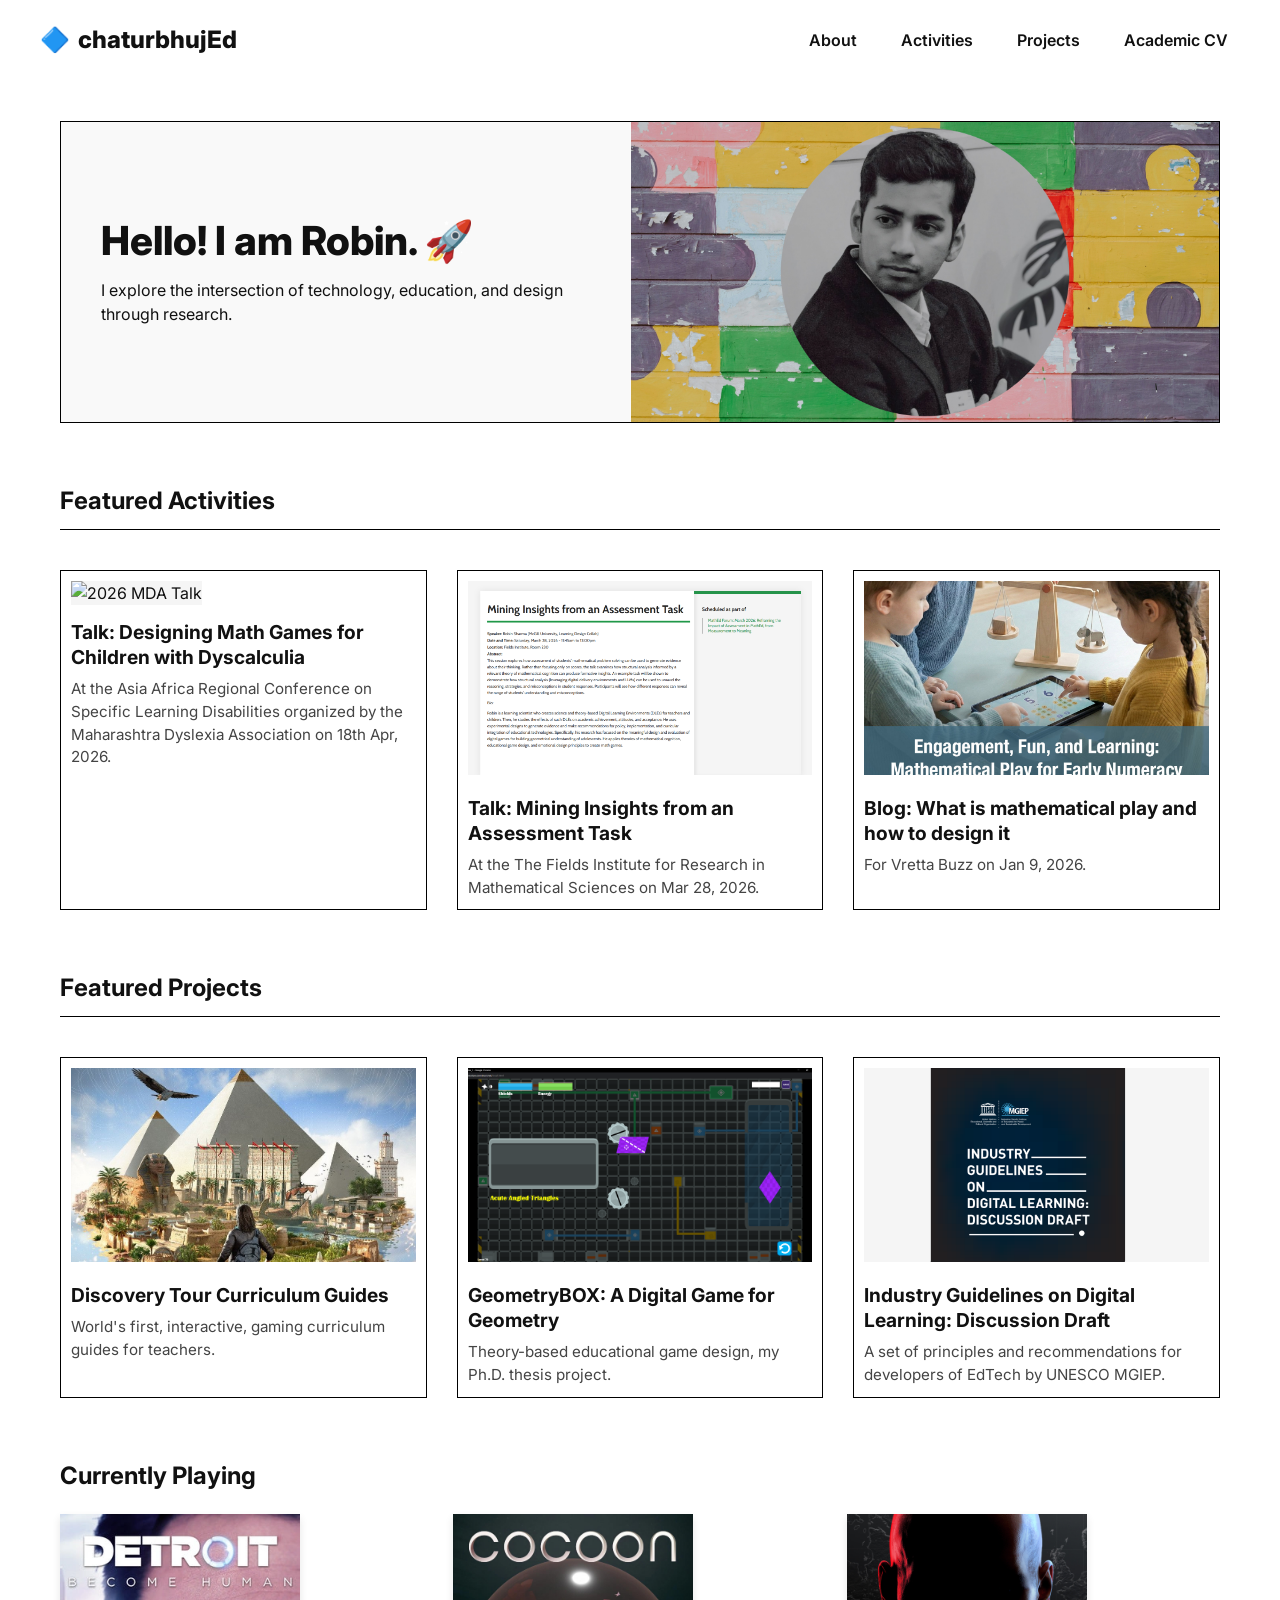
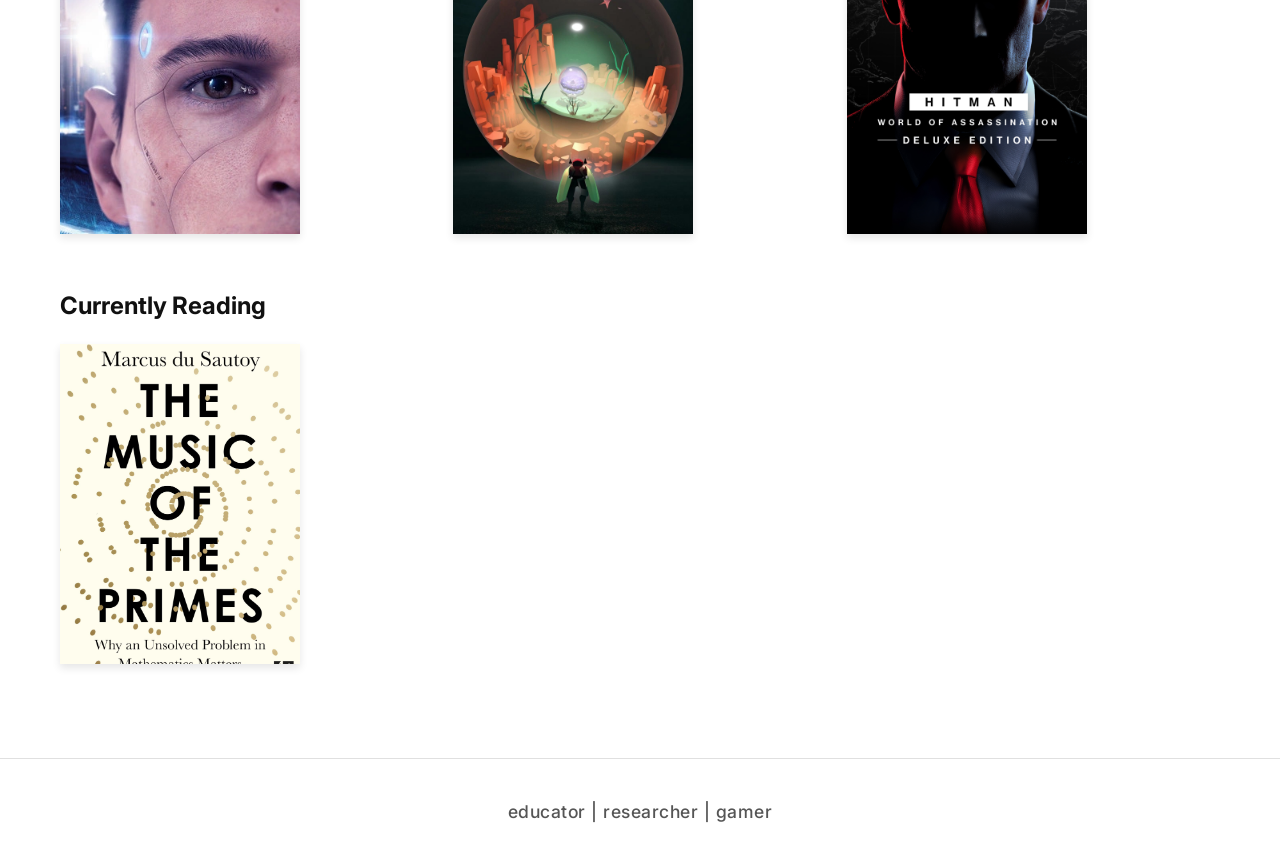
==== index.html @ 3a9ac9ef "Updates Activities and CV" ====
<!DOCTYPE html>
<html lang="en">

<head>
    <meta charset="UTF-8">
    <meta name="viewport" content="width=device-width, initial-scale=1.0">
    <title>chaturbhujEd - Home</title>
    <link rel="stylesheet" href="style.css">
    <link rel="preconnect" href="https://fonts.googleapis.com">
    <link rel="preconnect" href="https://fonts.gstatic.com" crossorigin>
    <link href="https://fonts.googleapis.com/css2?family=Inter:wght@400;500;600;700;800&display=swap" rel="stylesheet">
</head>

<body>

    <header class="site-header">
        <div class="logo">
            <a href="index.html"
                style="text-decoration:none; color:inherit; display:flex; align-items:center; gap:8px;">
                <span class="logo-icon">🔷</span> chaturbhujEd
            </a>
        </div>
        <nav class="site-nav">
            <a href="about.html" class="nav-link">About</a>
            <a href="activities.html" class="nav-link">Activities</a>
            <a href="projects.html" class="nav-link">Projects</a>
            <a href="cv.html" class="nav-link">Academic CV</a>
        </nav>
    </header>

    <main id="main-content">

        <!-- ACTIVITIES SECTION (Home View) -->
        <section id="activities" class="page-section">
            <!-- Hero Article -->
            <a href="about.html" class="hero-article" style="text-decoration: none; color: inherit; display: flex;">
                <div class="hero-content">
                    <h1>Hello! I am Robin. 🚀</h1>
                    <p>I explore the intersection of technology, education, and design through research.</p>
                </div>
                <div class="hero-image">
                    <img src="Banner_Main.jpg" alt="Banner Image">
                </div>
            </a>

            <div class="cv-section">
                <h2>Featured Activities</h2>
            </div>

            <!-- Blog Grid -->
            <div class="blog-grid" id="blog-grid">
                <!-- Static Links from Activities Page -->
                <a href="https://www.linkedin.com/posts/act4dyslexia-learningthroughplay-educationinnovation-share-7448741928407330816-lx7J?utm_source=share&utm_medium=member_desktop&rcm=ACoAACSTzaEB1mez8Tyj33shPF32GAkvqSX12uQ"
                    class="blog-card" style="text-decoration: none; color: inherit; display: block;">
                    <img src="2026 MDA Talk.jpg" alt="2026 MDA Talk" class="card-image">
                    <div class="card-content">
                        <h3>Talk: Designing Math Games for Children with Dyscalculia</h3>
                        <p>At the Asia Africa Regional Conference on Specific Learning Disabilities organized by the
                            Maharashtra Dyslexia Association on 18th Apr, 2026.</p>
                    </div>
                </a>

                <a href="http://www.fields.utoronto.ca/talks/Mining-Insights-Assessment-Task" class="blog-card"
                    style="text-decoration: none; color: inherit; display: block;">
                    <img src="2026 Math Forum.png" alt="Vretta Buzz Jan 26" class="card-image">
                    <div class="card-content">
                        <h3>Talk: Mining Insights from an Assessment Task</h3>
                        <p>At the The Fields Institute for Research in Mathematical Sciences on Mar 28, 2026.</p>
                    </div>
                </a>

                <a href="https://www.vretta.com/buzz/mathematical-play/" class="blog-card"
                    style="text-decoration: none; color: inherit; display: block;">
                    <img src="Vretta Buzz Jan 26.jpg" alt="Vretta Buzz Jan 26" class="card-image">
                    <div class="card-content">
                        <h3>Blog: What is mathematical play and how to design it</h3>
                        <p>For Vretta Buzz on Jan 9, 2026.</p>
                    </div>
                </a>

            </div>

            <div class="cv-section" style="margin-top: 60px;">
                <h2>Featured Projects</h2>
            </div>

            <!-- Projects Grid -->
            <div class="blog-grid">
                <a href="project-DTGuides.html" class="blog-card"
                    style="text-decoration: none; color: inherit; display: block;">
                    <img src="DT Project.jpg" alt="DT Project" class="card-image">
                    <div class="card-content">
                        <h3>Discovery Tour Curriculum Guides</h3>
                        <p>World's first, interactive, gaming curriculum
                            guides for
                            teachers.</p>
                    </div>
                </a>
                <a href="project-GeometryBOX.html" class="blog-card"
                    style="text-decoration: none; color: inherit; display: block;">
                    <img src="GeometryBOX.png" alt="GeometryBOX" class="card-image">
                    <div class="card-content">
                        <h3>GeometryBOX: A Digital Game for Geometry</h3>
                        <p>Theory-based educational game design, my Ph.D. thesis project.</p>
                    </div>
                </a>
                <a href="project-guidelines.html" class="blog-card"
                    style="text-decoration: none; color: inherit; display: block;">
                    <img src="Guidelines.png" alt="Guidelines" class="card-image">
                    <div class="card-content">
                        <h3>Industry Guidelines on Digital Learning: Discussion Draft</h3>
                        <p>A set of principles and recommendations for developers of EdTech by UNESCO MGIEP.</p>
                    </div>
                </a>
            </div>

            <div class="currently-playing" style="margin-top: 60px;">
                <h2>Currently Playing</h2>
                <div class="games-grid">
                    <a href="https://store.steampowered.com/app/1222140/Detroit_Become_Human/" target="_blank"
                        class="game-card">
                        <img src="Game 1.webp" alt="Game 1">
                    </a>
                    <a href="https://store.steampowered.com/app/1497440/COCOON/" target="_blank" class="game-card">
                        <img src="Game 2.jpg" alt="Game 2">
                    </a>
                    <a href="https://store.steampowered.com/app/1659040/HITMAN_World_of_Assassination/" target="_blank"
                        class="game-card">
                        <img src="Game 3.jpg" alt="Game 3">
                    </a>
                </div>
            </div>

            <div class="currently-playing" style="margin-top: 40px;">
                <h2>Currently Reading</h2>
                <div class="games-grid">
                    <a href="https://www.goodreads.com/book/show/208916.The_Music_of_the_Primes" target="_blank"
                        class="game-card">
                        <img src="Book 2.jpg" alt="Book 1">
                    </a>
                </div>
            </div>
            <!-- <div class="page-quote">
                "Science is a victim of its own success."
                <span class="quote-author">— Richard Feynman</span>
            </div>  -->
        </section>
    </main>
    <footer class="site-footer">
        <div class="footer-content">
            educator | researcher | gamer
        </div>
    </footer>
</body>

</html>
---- style.css ----
/* Global Styles */
:root {
    --bg-color: #ffffff;
    --text-color: #111111;
    --accent-purple: #8C52FF;
    /* Glitch-like accent */
    --accent-pink: #FF66C4;
    --accent-blue: #00E9FF;
    --accent-yellow: #FFDE59;
    --gray-light: #f5f5f5;
    --gray-border: #e0e0e0;
    --font-main: 'Inter', sans-serif;
}

* {
    box-sizing: border-box;
    margin: 0;
    padding: 0;
}

body {
    font-family: var(--font-main);
    background-color: var(--bg-color);
    color: var(--text-color);
    line-height: 1.5;
    -webkit-font-smoothing: antialiased;
}

/* Header */
.site-header {
    display: flex;
    justify-content: space-between;
    align-items: center;
    padding: 20px 40px;
    border-bottom: 1px solid transparent;
    position: sticky;
    top: 0;
    background: rgba(255, 255, 255, 0.95);
    z-index: 100;
}

.logo {
    font-weight: 800;
    font-size: 1.5rem;
    display: flex;
    align-items: center;
    gap: 8px;
    cursor: pointer;
}

.site-nav {
    display: flex;
    gap: 20px;
}

.nav-link {
    background: none;
    border: none;
    font-family: var(--font-main);
    font-weight: 600;
    font-size: 1rem;
    cursor: pointer;
    padding: 8px 12px;
    border-radius: 8px;
    transition: background 0.2s, color 0.2s;
    text-decoration: none;
    color: var(--text-color);
    display: inline-block;
}

.nav-link:hover {
    background: var(--gray-light);
}

.nav-link.active {
    background: var(--text-color);
    color: #fff;
}

.header-search {
    font-weight: 600;
    cursor: pointer;
    font-size: 0.9rem;
}

/* Main Content */
main {
    max-width: 1200px;
    margin: 0 auto;
    padding: 40px 20px;
    min-height: 80vh;
}

.page-section {
    animation: fadeIn 0.4s ease-out;
}

.page-section.hidden {
    display: none;
}

@keyframes fadeIn {
    from {
        opacity: 0;
        transform: translateY(10px);
    }

    to {
        opacity: 1;
        transform: translateY(0);
    }
}

/* Activities - Hero */
.hero-article {
    background-color: #f9f9f9;
    /* Subtle background */
    border-radius: 0px;
    border: 1px solid #000;
    overflow: hidden;
    margin-bottom: 60px;
    display: flex;
    flex-direction: column;
}

@media (min-width: 768px) {
    .hero-article {
        flex-direction: row;
        align-items: center;
    }
}

.hero-content {
    padding: 40px;
    flex: 1;
}

.hero-content .date {
    font-size: 0.85rem;
    font-weight: 600;
    color: #666;
    margin-bottom: 10px;
    display: block;
}

.hero-content h1 {
    font-size: 2.5rem;
    font-weight: 800;
    margin-bottom: 15px;
    line-height: 1.1;
}

.hero-image {
    flex: 1.2;
    height: 300px;
}

.hero-image img {
    width: 100%;
    height: 100%;
    object-fit: cover;
}

/* Activities - Grid */
/* Year Grouping */
.year-group {
    margin-bottom: 60px;
}

.year-header {
    font-size: 2rem;
    font-weight: 800;
    margin-bottom: 30px;
    border-bottom: 2px solid var(--text-color);
    display: inline-block;
    padding-bottom: 4px;
}

.blog-grid {
    display: grid;
    grid-template-columns: repeat(auto-fill, minmax(300px, 1fr));
    gap: 30px;
}

.blog-card {
    cursor: pointer;
    transition: transform 0.2s;
    border-radius: 0px;
    border: 1px solid #000;
    overflow: hidden;
    padding: 10px;
    /* Optional: adds a bit of spacing inside the border like a frame, or can be removed */
    background: #fff;
}

.blog-card:hover {
    transform: translateY(-4px);
    box-shadow: 4px 4px 0px #000;
    /* Sharp shadow for extra distinguishing edge */
}

.card-image {
    width: 100%;
    aspect-ratio: 16/9;
    object-fit: cover;
    border-radius: 0px;
    margin-bottom: 15px;
    background-color: var(--gray-light);
}

.card-content .date {
    font-size: 0.8rem;
    font-weight: 700;
    color: #666;
    margin-bottom: 8px;
    display: block;
}

.card-content h3 {
    font-size: 1.2rem;
    font-weight: 700;
    margin-bottom: 8px;
    line-height: 1.3;
}

.card-content p {
    font-size: 0.95rem;
    color: #444;
}

/* Article Detail View */
.back-button {
    background: none;
    border: 1px solid var(--gray-border);
    padding: 8px 16px;
    border-radius: 6px;
    cursor: pointer;
    font-weight: 600;
    margin-bottom: 30px;
}

.back-button:hover {
    background: var(--gray-light);
}

.full-article {
    max-width: 800px;
    margin: 0 auto;
}

.full-article h1 {
    font-size: 2.5rem;
    margin-bottom: 1rem;
}

.full-article h2 {
    font-size: 1.8rem;
    margin: 2rem 0 1rem;
    border-bottom: 2px solid var(--accent-yellow);
    display: inline-block;
}

.full-article h3 {
    font-size: 1.4rem;
    margin: 1.5rem 0 0.8rem;
    color: var(--accent-purple);
}

.full-article p {
    margin-bottom: 1.2rem;
    font-size: 1.1rem;
    color: #333;
}

.full-article img {
    max-width: 100%;
    border-radius: 8px;
    margin: 20px 0;
}

.full-article table {
    width: 100%;
    border-collapse: collapse;
    margin: 30px 0;
    font-size: 0.95rem;
}

.full-article th,
.full-article td {
    border: 1px solid #ddd;
    padding: 12px;
    text-align: left;
}

.full-article th {
    background-color: #f2f2f2;
    font-weight: 700;
}

.video-embed {
    position: relative;
    padding-bottom: 56.25%;
    /* 16:9 */
    height: 0;
    margin: 30px 0;
    border-radius: 12px;
    overflow: hidden;
    background: #000;
}

.video-embed iframe {
    position: absolute;
    top: 0;
    left: 0;
    width: 100%;
    height: 100%;
}

/* Projects Page */
.projects-grid {
    display: grid;
    grid-template-columns: repeat(auto-fill, minmax(320px, 1fr));
    gap: 40px;
}

.project-card h3 {
    margin-top: 15px;
}

.project-card img {
    width: 100%;
    border-radius: 8px;
    transition: transform 0.2s;
}

.project-card:hover img {
    transform: scale(1.02);
}

.project-card a {
    display: inline-block;
    margin-top: 10px;
    color: var(--accent-purple);
    font-weight: 700;
    text-decoration: none;
}

/* About Page */
.about-container {
    display: flex;
    flex-direction: column;
    gap: 30px;
    max-width: 900px;
    margin: 0 auto;
}

.about-content {
    display: flex;
    flex-direction: column;
    gap: 30px;
}

@media(min-width: 768px) {
    .about-content {
        flex-direction: row;
        align-items: flex-start;
    }
}

.about-image {
    flex: 1;
    display: flex;
    justify-content: center;
}

.about-image img {
    width: 100%;
    border-radius: 0;
    max-width: 300px;
    object-fit: cover;
    box-shadow: 0 4px 12px rgba(0, 0, 0, 0.1);
}

.about-text {
    flex: 2;
    font-size: 1.1rem;
    line-height: 1.6;
}

.about-text p {
    margin-bottom: 20px;
}

/* Small Interests Section */
.about-interests-small {
    font-size: 0.9rem;
    color: #555;
    text-align: left;
    border-top: 1px solid var(--gray-border);
    padding-top: 20px;
    margin-bottom: 30px;
}

.about-interests-small p {
    margin-bottom: 5px;
}

/* Social Buttons */
.social-links {
    display: flex;
    gap: 15px;
    flex-wrap: wrap;
    margin-bottom: 10px;
}

.social-btn {
    display: inline-block;
    padding: 10px 20px;
    background-color: #fff;
    border: 1px solid #000;
    color: var(--text-color);
    text-decoration: none;
    font-weight: 600;
    font-size: 0.95rem;
    transition: all 0.2s ease;
    border-radius: 0;
}

.social-btn:hover {
    background-color: var(--text-color);
    color: #fff;
    transform: translateY(-2px);
    box-shadow: 4px 4px 0px rgba(0, 0, 0, 0.1);
}

/* Timeline */
.experience-timeline {
    display: flex;
    flex-direction: column;
    gap: 15px;
    margin-top: 20px;
}

.timeline-item {
    margin-bottom: 30px;
    padding: 20px;
    background-color: var(--gray-light);
    border-left: 4px solid var(--accent-purple);
}

.timeline-year {
    font-size: 0.9rem;
    font-weight: 700;
    color: #666;
    margin-bottom: 5px;
    text-transform: uppercase;
    letter-spacing: 0.05em;
}

.timeline-role {
    font-size: 1.1rem;
    font-weight: 800;
    color: var(--text-color);
    margin-bottom: 12px;
}

.timeline-description {
    margin-top: 10px;
}

.timeline-description ul {
    list-style-type: none;
    padding-left: 0;
}

.timeline-description li {
    font-size: 0.95rem;
    color: #444;
    margin-bottom: 6px;
    position: relative;
    padding-left: 18px;
}

.timeline-description li::before {
    content: "•";
    position: absolute;
    left: 0;
    color: var(--accent-purple);
    font-weight: bold;
}

/* Currently Playing Section */
.currently-playing {
    margin-top: 40px;
    margin-bottom: 20px;
}

.currently-playing h2 {
    font-size: 1.5rem;
    margin-bottom: 20px;
    display: inline-block;
}

.games-grid {
    display: grid;
    grid-template-columns: repeat(auto-fit, minmax(150px, 1fr));
    gap: 20px;
}

.game-card {
    display: block;
    text-decoration: none;
    color: var(--text-color);
    transition: transform 0.2s;
    max-width: 240px;
}

.game-card:hover {
    transform: translateY(-5px);
}

.game-card img {
    width: 100%;
    aspect-ratio: 3/4;
    object-fit: cover;
    border-radius: 0;
    box-shadow: 0 4px 8px rgba(0, 0, 0, 0.1);
    margin-bottom: 8px;
}

.game-title {
    display: block;
    font-weight: 600;
    text-align: center;
    font-size: 0.9rem;
}

/* Consulting Section */
.consulting-section {
    margin-top: 40px;
    padding: 20px;
    background-color: var(--gray-light);
    border-radius: 0;
    text-align: center;
    font-weight: 500;
}

.consulting-section a {
    color: var(--accent-purple);
    text-decoration: none;
    font-weight: 700;
}

.consulting-section a:hover {
    text-decoration: underline;
}

/* CV Page */
.cv-container {
    max-width: 800px;
    margin: 0 auto;
}

.cv-section {
    margin-bottom: 40px;
}

.cv-section h2 {
    border-bottom: 1px solid #000;
    padding-bottom: 10px;
    margin-bottom: 20px;
}

.cv-item {
    display: flex;
    margin-bottom: 20px;
    gap: 20px;
}

.cv-date {
    font-weight: 700;
    min-width: 120px;
    color: #666;
}

.cv-details h3 {
    margin-bottom: 5px;
    margin-top: 0;
}

/* Footer */
.site-footer {
    border-top: 1px solid var(--gray-border);
    padding: 40px 20px;
    text-align: center;
    margin-top: 20px;
}

.footer-content {
    font-size: 1.1rem;
    font-weight: 500;
    color: #555;
    letter-spacing: 0.5px;
}





/* CV List Styling */
.cv-list {
    margin-top: 10px;
    margin-bottom: 20px;
    padding-left: 20px;
    list-style-type: none;
    /* Reset default */
}

/* For ordered lists in CV */
ol.cv-list {
    list-style-type: decimal;
}

.cv-list li {
    margin-bottom: 8px;
    position: relative;
    padding-left: 5px;
}

.cv-list li strong {
    color: #333;
}

.cv-section h3 {
    font-size: 1.1rem;
    color: var(--text-color);
    margin-top: 20px;
    margin-bottom: 10px;
    font-weight: 700;
}

/* Centered CV Header */
.cv-container h1 {
    text-align: center;
    margin-bottom: 40px;
}

/* Quote Section */
.page-quote {
    text-align: center;
    margin-top: 60px;
    padding: 30px 20px 10px;
    font-style: italic;
    font-size: 1.1rem;
    color: #555;
    border-top: 1px solid var(--gray-border);
}

.page-quote .quote-author {
    display: block;
    margin-top: 10px;
    font-style: normal;
    font-weight: 600;
    font-size: 1rem;
    color: var(--text-color);
}
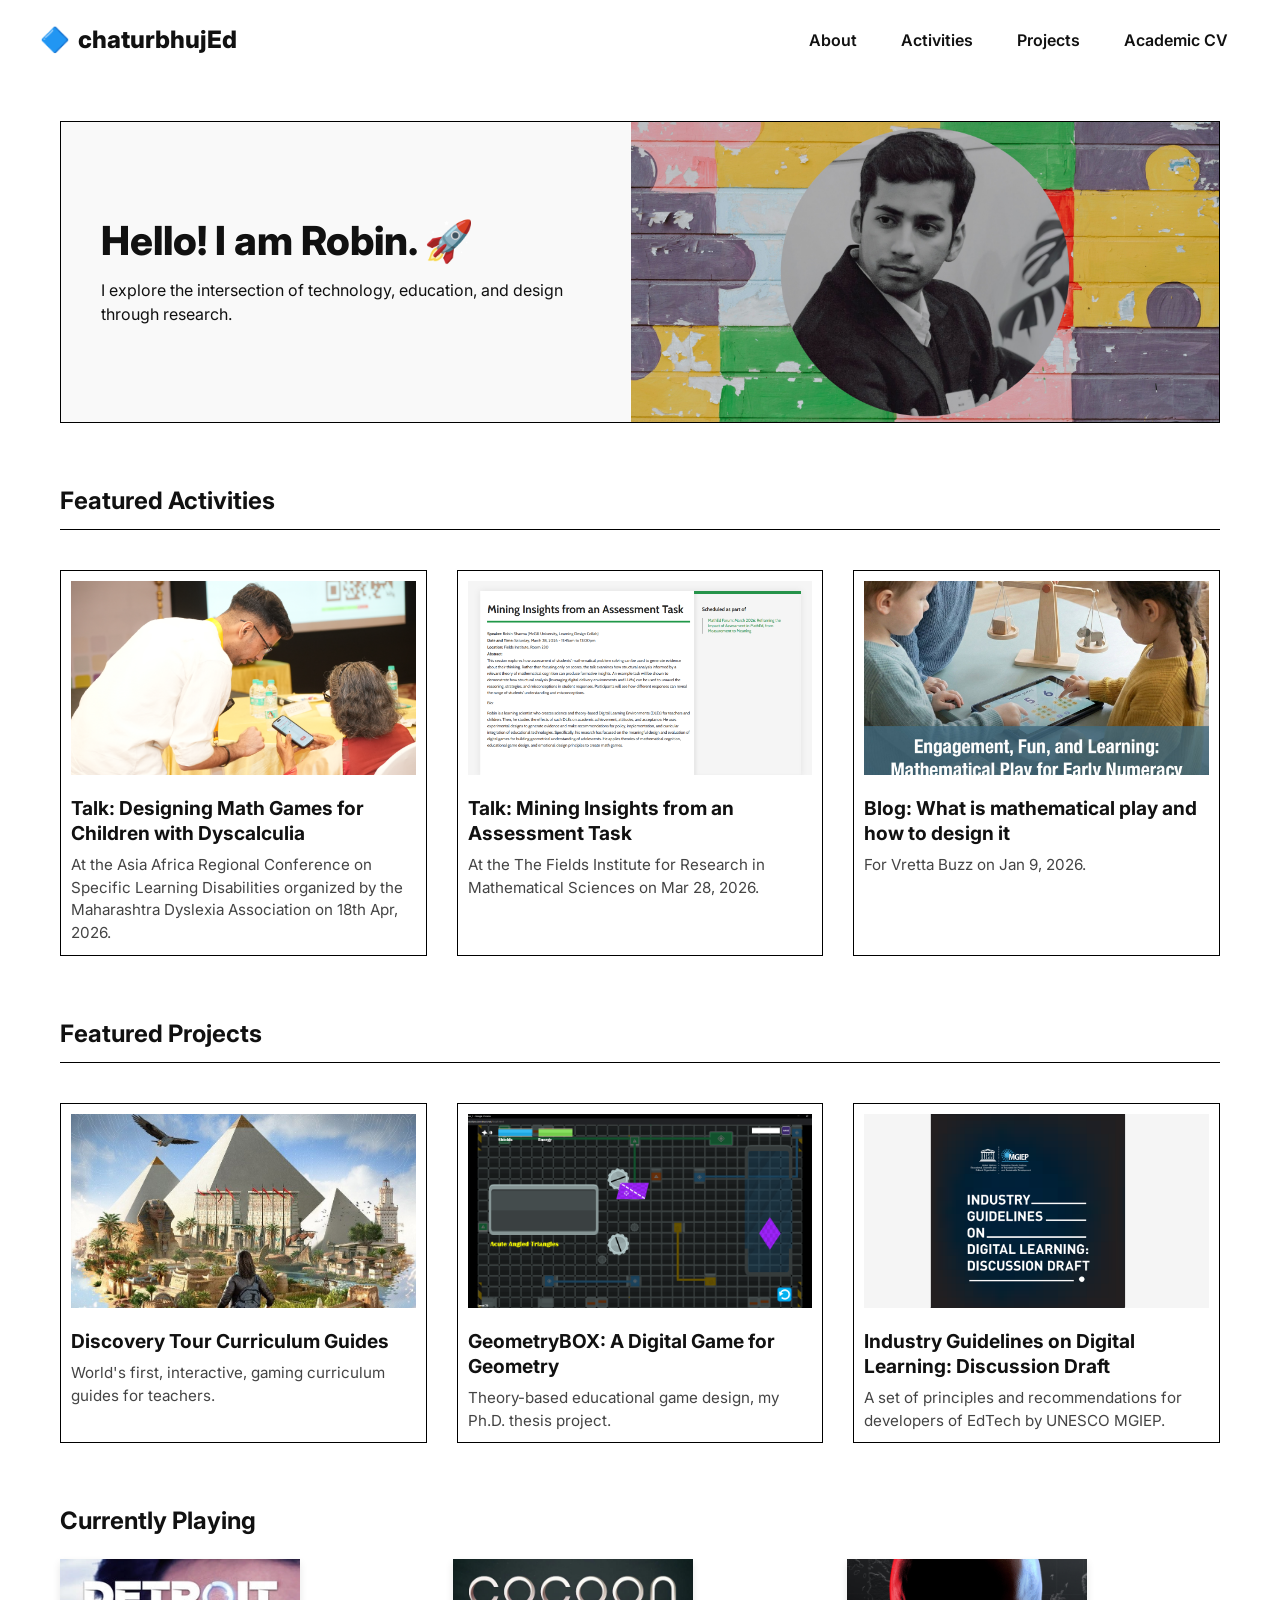
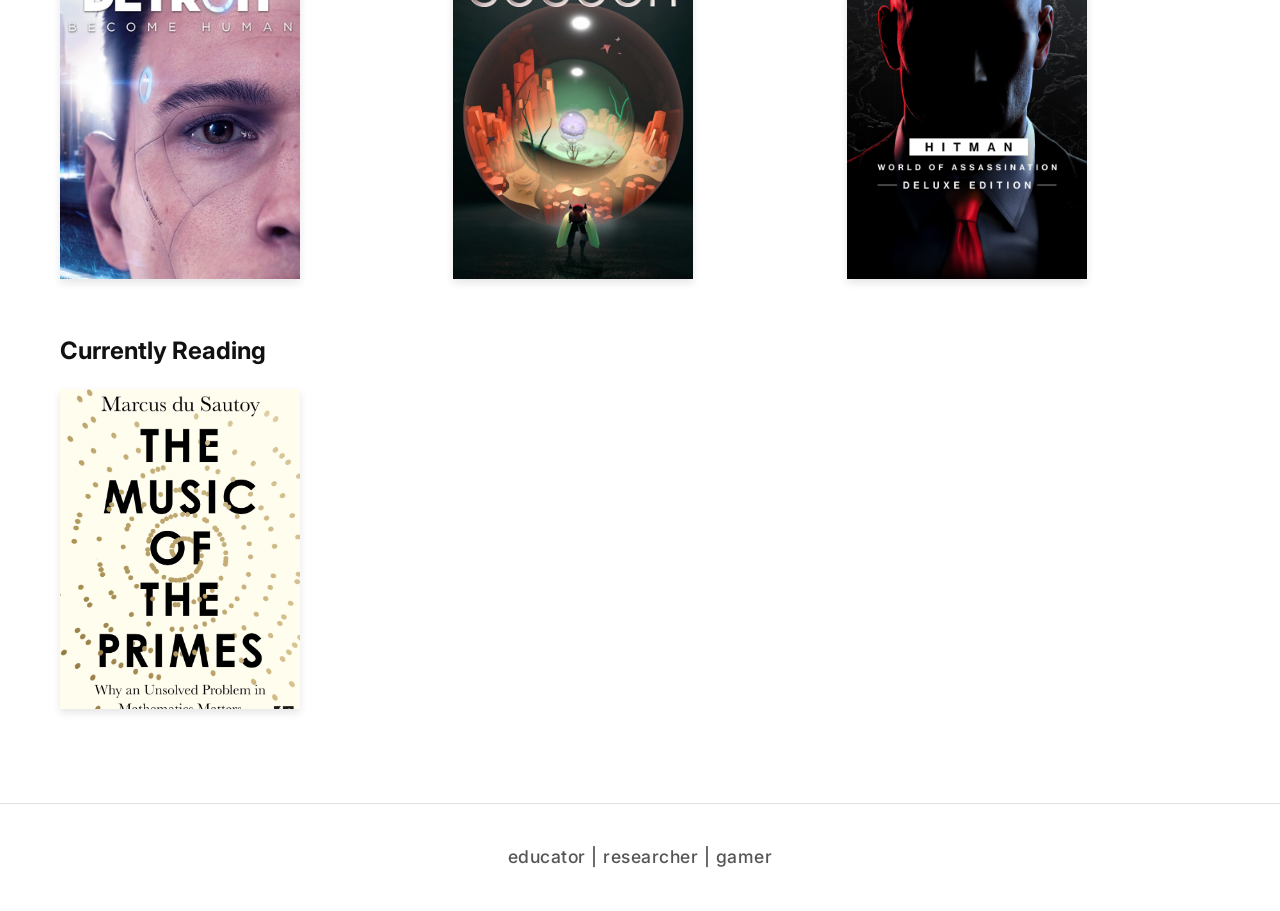
==== commit 7e6b30ec: "MDA Photo" ====
--- a/index.html
+++ b/index.html
@@ -50,9 +50,9 @@
             <!-- Blog Grid -->
             <div class="blog-grid" id="blog-grid">
                 <!-- Static Links from Activities Page -->
-                <a href="https://www.linkedin.com/posts/act4dyslexia-learningthroughplay-educationinnovation-share-7448741928407330816-lx7J?utm_source=share&utm_medium=member_desktop&rcm=ACoAACSTzaEB1mez8Tyj33shPF32GAkvqSX12uQ"
+                <a href="https://www.linkedin.com/posts/act4dyslexia-learningthroughplay-educationinnovation-share-7448741928407330816-lx7J"
                     class="blog-card" style="text-decoration: none; color: inherit; display: block;">
-                    <img src="2026 MDA Talk.jpg" alt="2026 MDA Talk" class="card-image">
+                    <img src="2026 MDA Talk.JPG" alt="2026 MDA Talk" class="card-image">
                     <div class="card-content">
                         <h3>Talk: Designing Math Games for Children with Dyscalculia</h3>
                         <p>At the Asia Africa Regional Conference on Specific Learning Disabilities organized by the
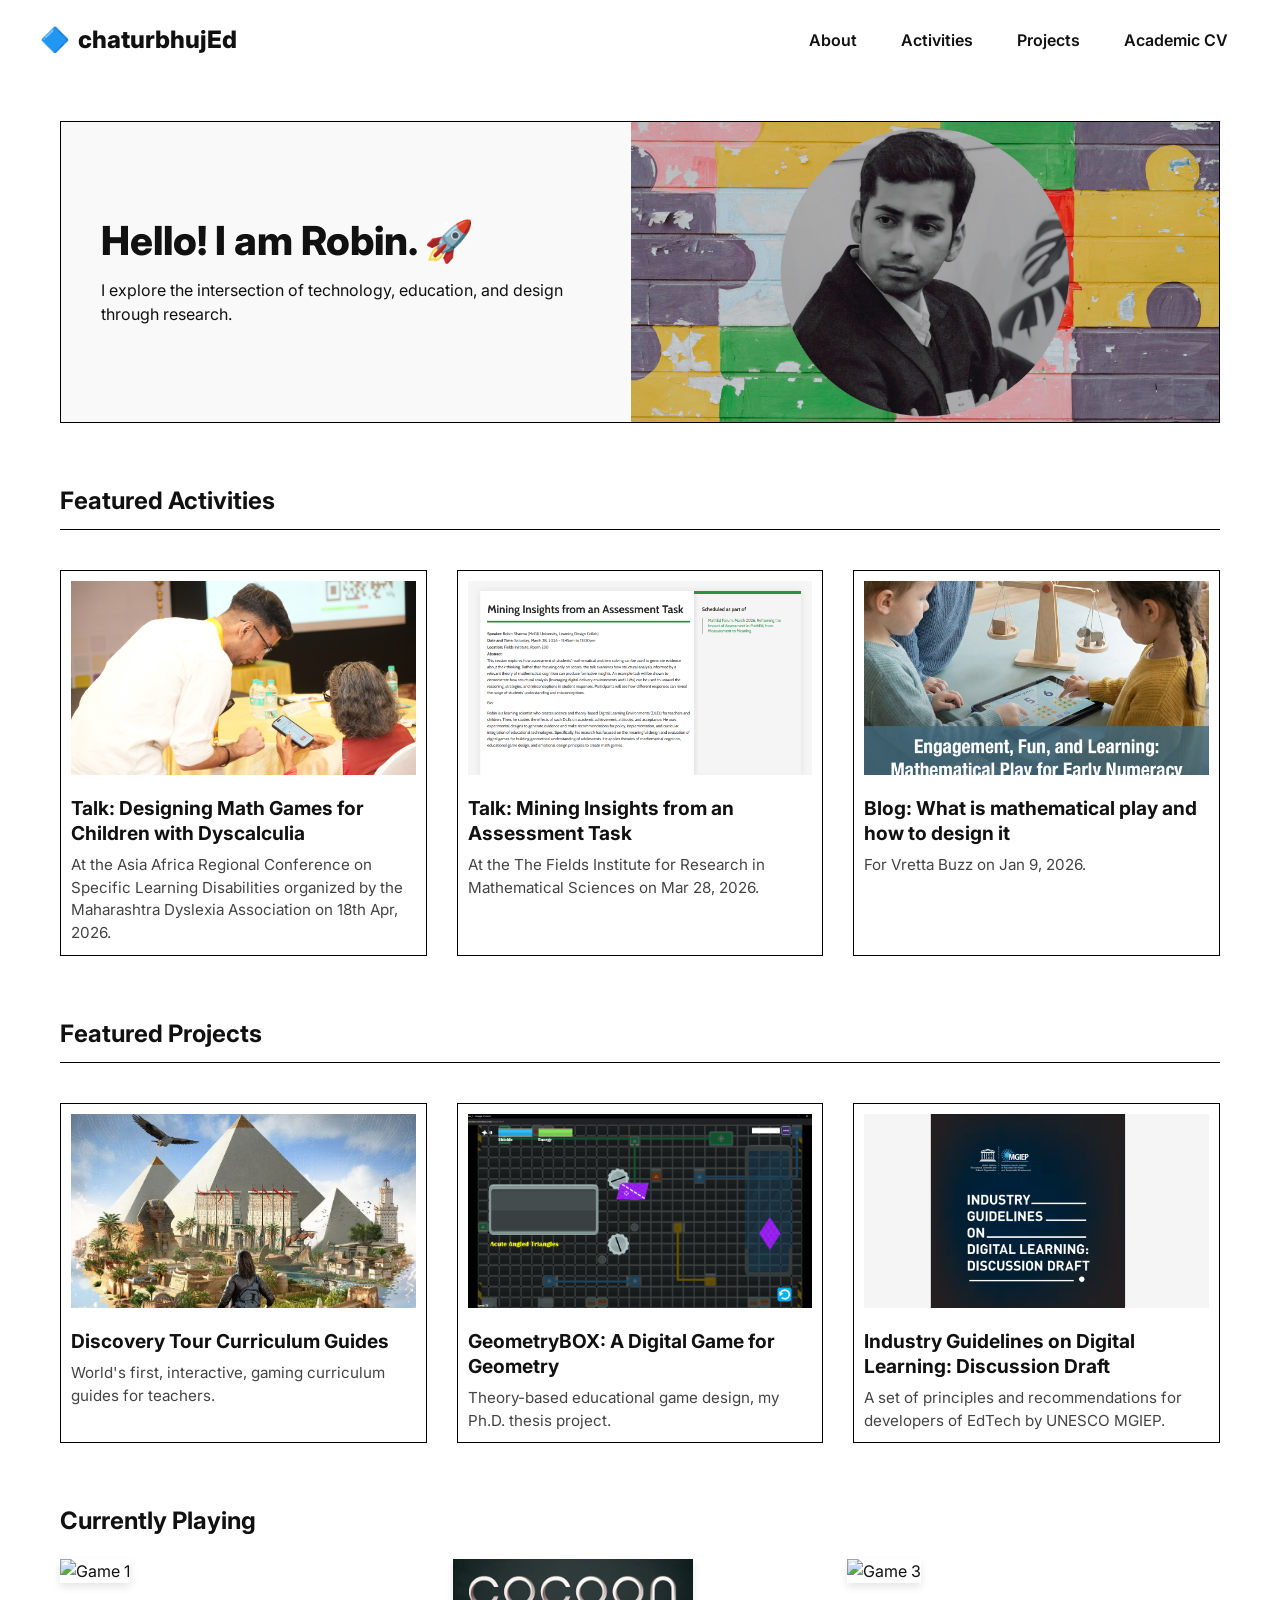
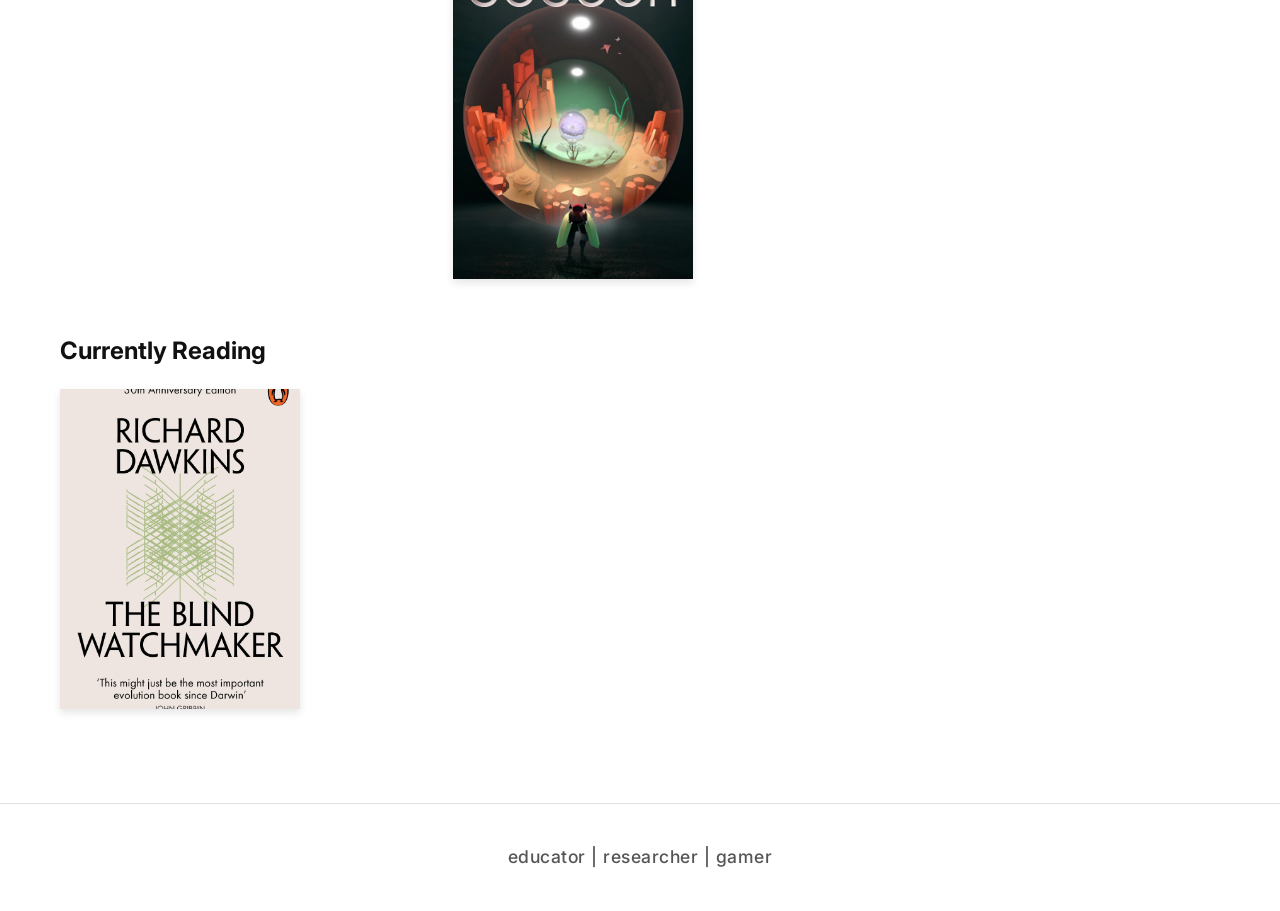
==== commit 9ccaadd3: "May Update" ====
--- a/index.html
+++ b/index.html
@@ -117,14 +117,13 @@
             <div class="currently-playing" style="margin-top: 60px;">
                 <h2>Currently Playing</h2>
                 <div class="games-grid">
-                    <a href="https://store.steampowered.com/app/1222140/Detroit_Become_Human/" target="_blank"
-                        class="game-card">
-                        <img src="Game 1.webp" alt="Game 1">
+                    <a href="https://playvalorant.com/" target="_blank" class="game-card">
+                        <img src="Game 1.jpg" alt="Game 1">
                     </a>
                     <a href="https://store.steampowered.com/app/1497440/COCOON/" target="_blank" class="game-card">
                         <img src="Game 2.jpg" alt="Game 2">
                     </a>
-                    <a href="https://store.steampowered.com/app/1659040/HITMAN_World_of_Assassination/" target="_blank"
+                    <a href="https://store.steampowered.com/app/319630/Life_is_Strange__Episode_1/" target="_blank"
                         class="game-card">
                         <img src="Game 3.jpg" alt="Game 3">
                     </a>
@@ -134,9 +133,8 @@
             <div class="currently-playing" style="margin-top: 40px;">
                 <h2>Currently Reading</h2>
                 <div class="games-grid">
-                    <a href="https://www.goodreads.com/book/show/208916.The_Music_of_the_Primes" target="_blank"
-                        class="game-card">
-                        <img src="Book 2.jpg" alt="Book 1">
+                    <a href="https://www.goodreads.com/book/show/7527" target="_blank" class="game-card">
+                        <img src="Book 1.jpg" alt="Book 1">
                     </a>
                 </div>
             </div>
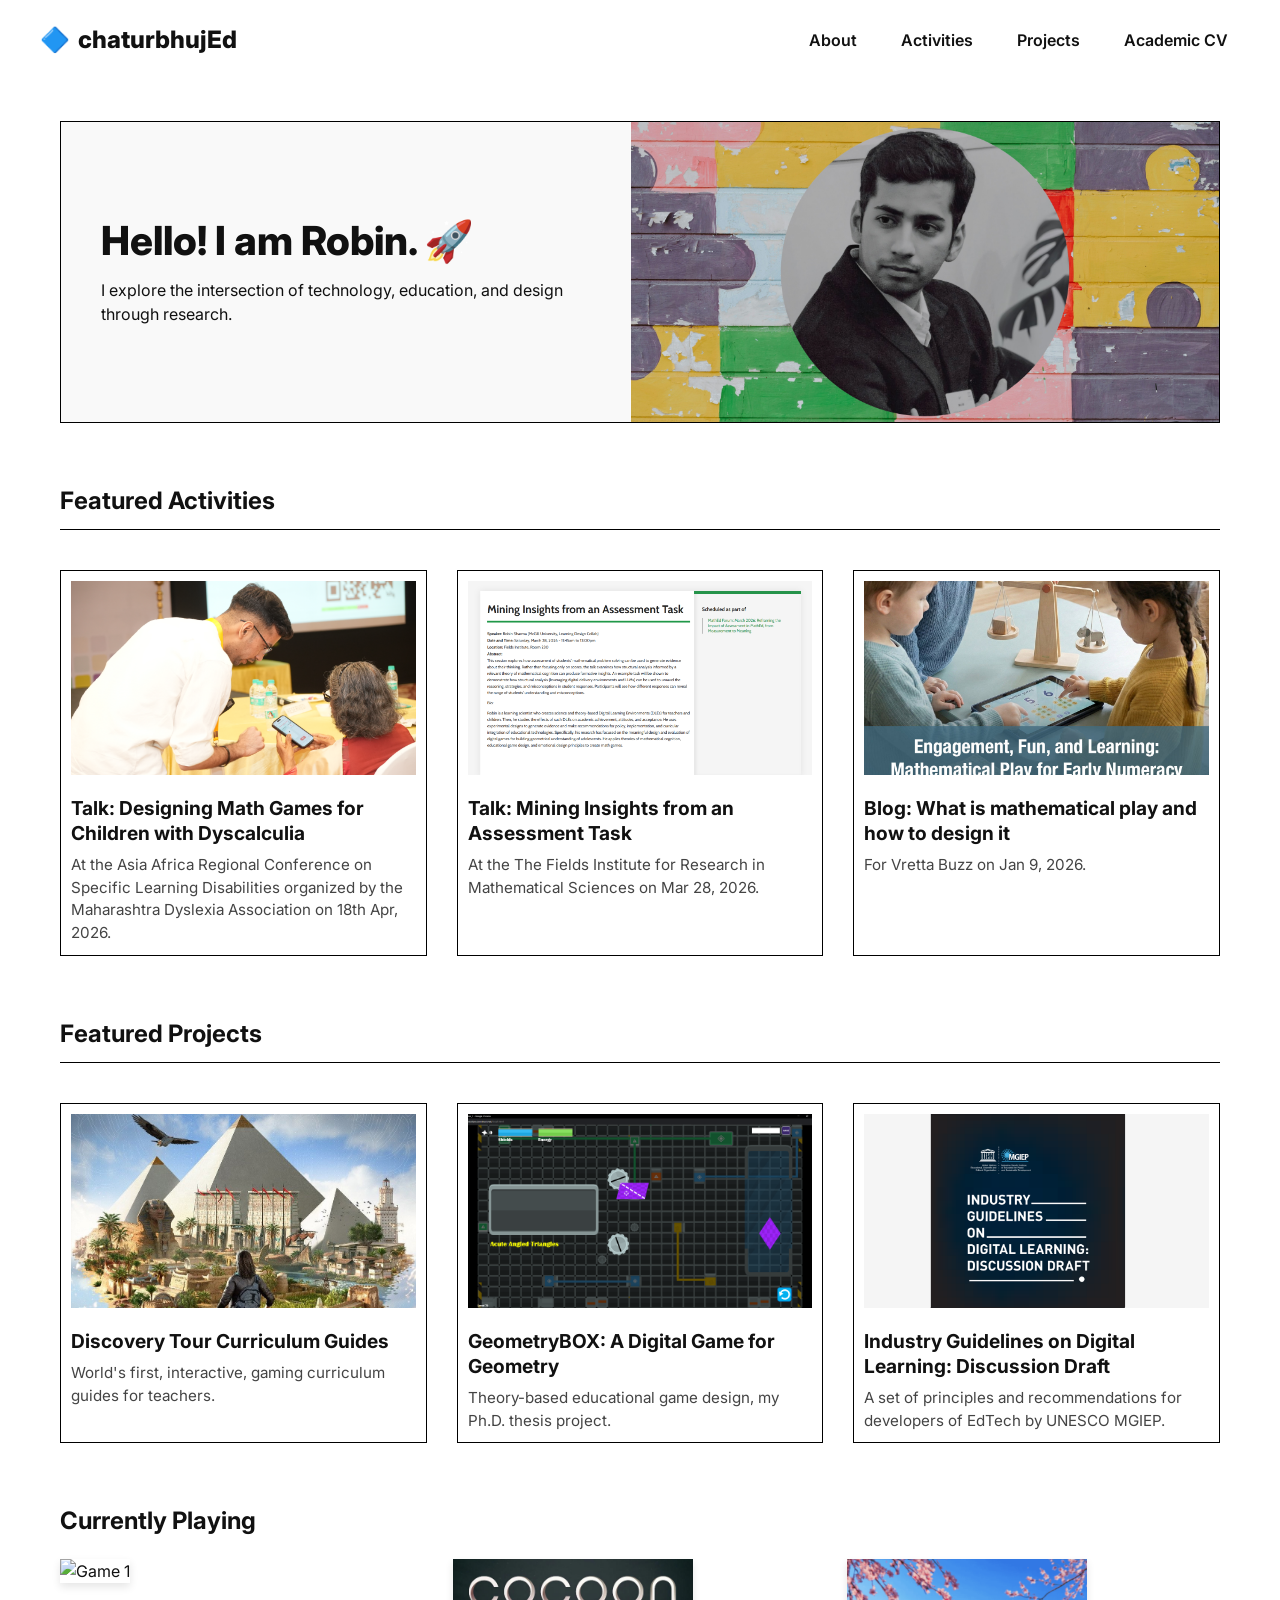
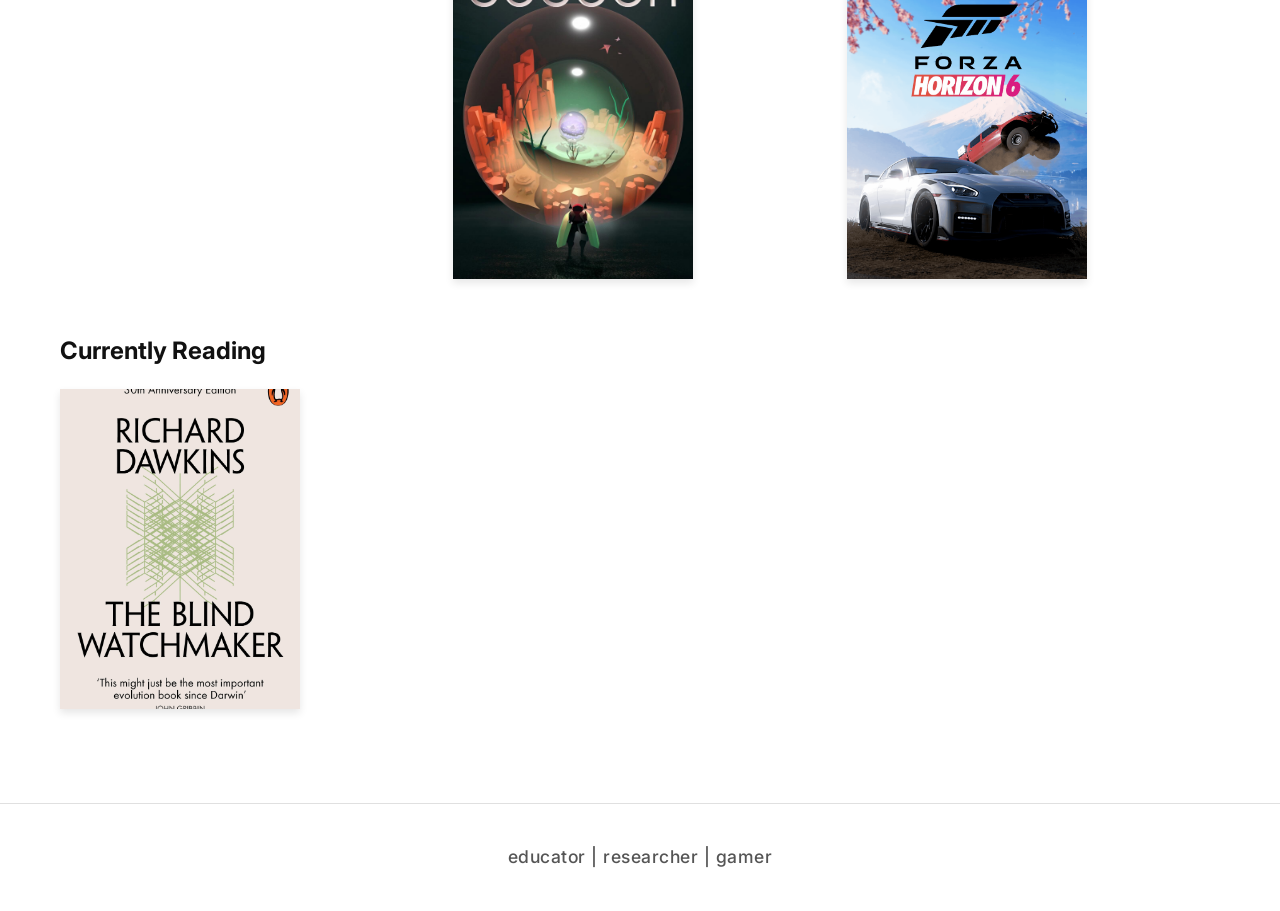
==== commit 5fe05e2e: "Game and Book Update" ====
--- a/index.html
+++ b/index.html
@@ -120,11 +120,10 @@
                     <a href="https://playvalorant.com/" target="_blank" class="game-card">
                         <img src="Game 1.jpg" alt="Game 1">
                     </a>
-                    <a href="https://store.steampowered.com/app/1497440/COCOON/" target="_blank" class="game-card">
+                    <a href="https://www.cocoongame.com/" target="_blank" class="game-card">
                         <img src="Game 2.jpg" alt="Game 2">
                     </a>
-                    <a href="https://store.steampowered.com/app/319630/Life_is_Strange__Episode_1/" target="_blank"
-                        class="game-card">
+                    <a href="https://forza.net/forzahorizon6" target="_blank" class="game-card">
                         <img src="Game 3.jpg" alt="Game 3">
                     </a>
                 </div>
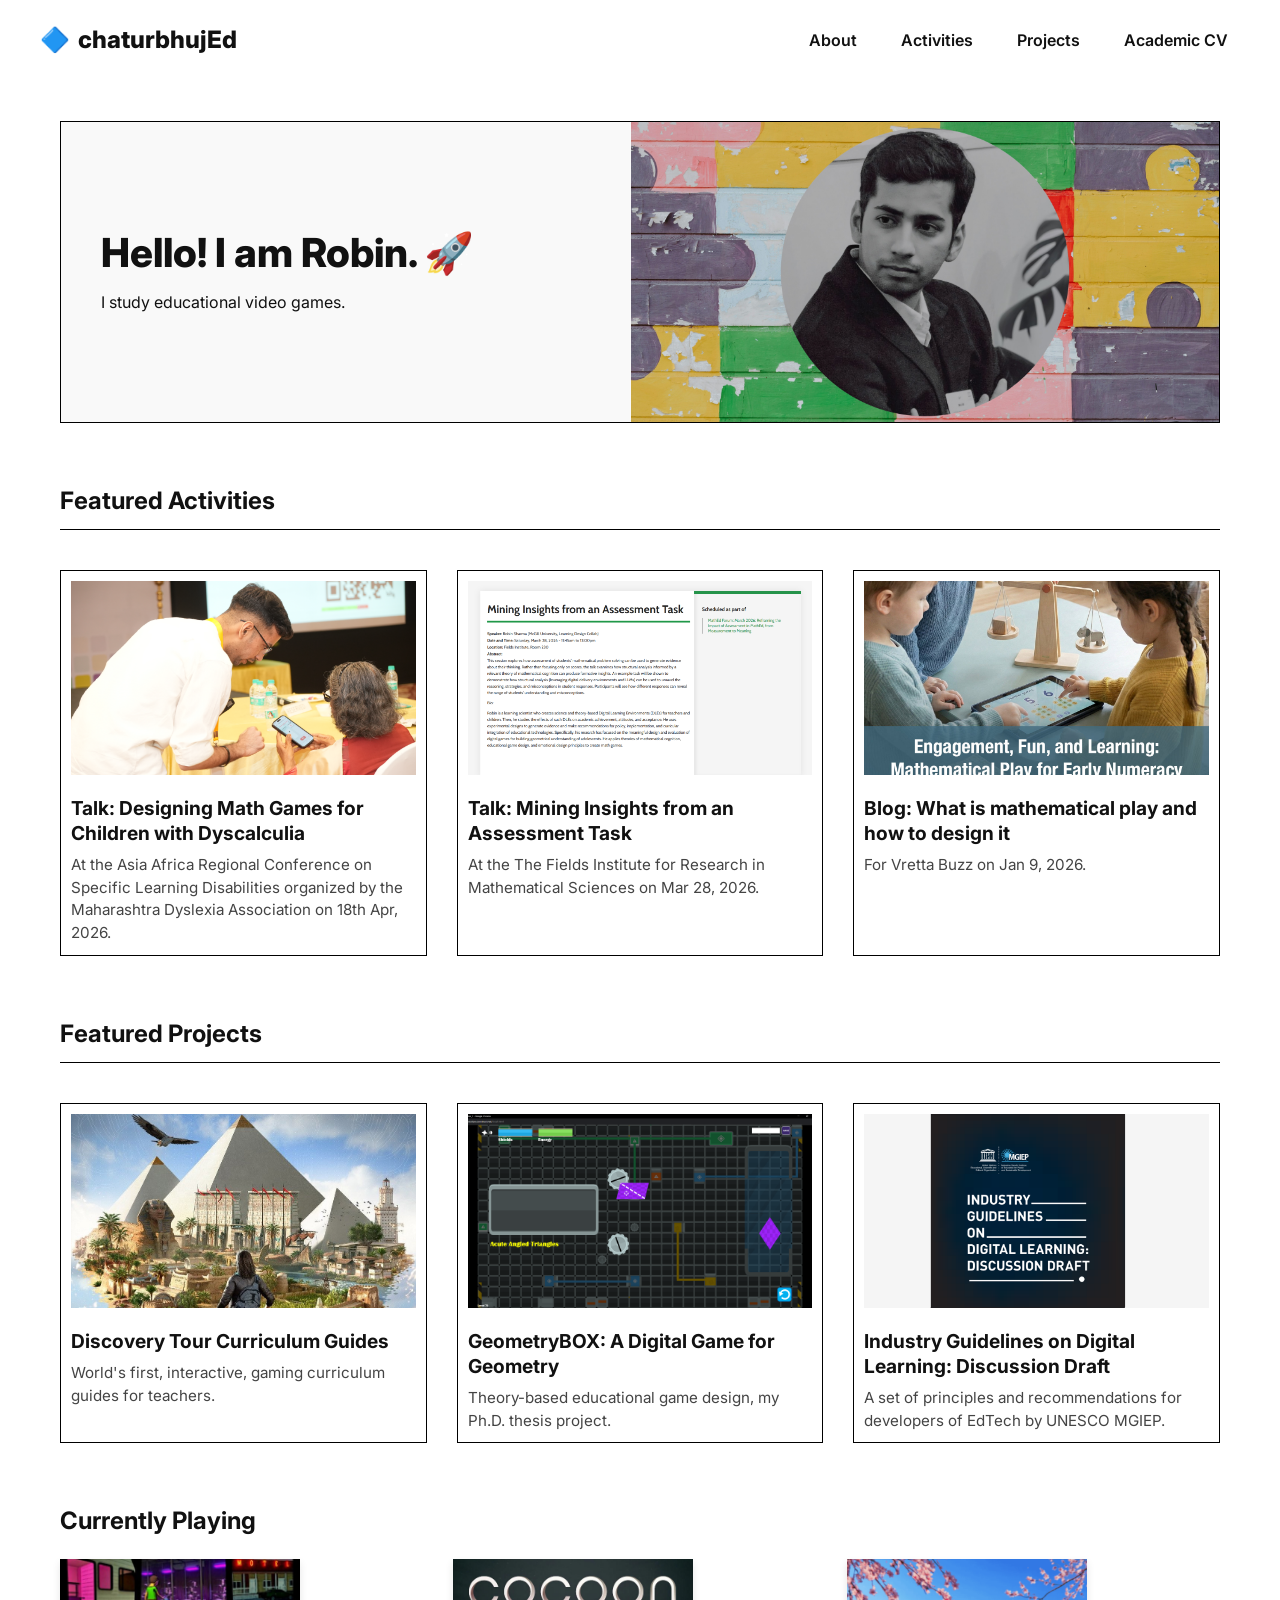
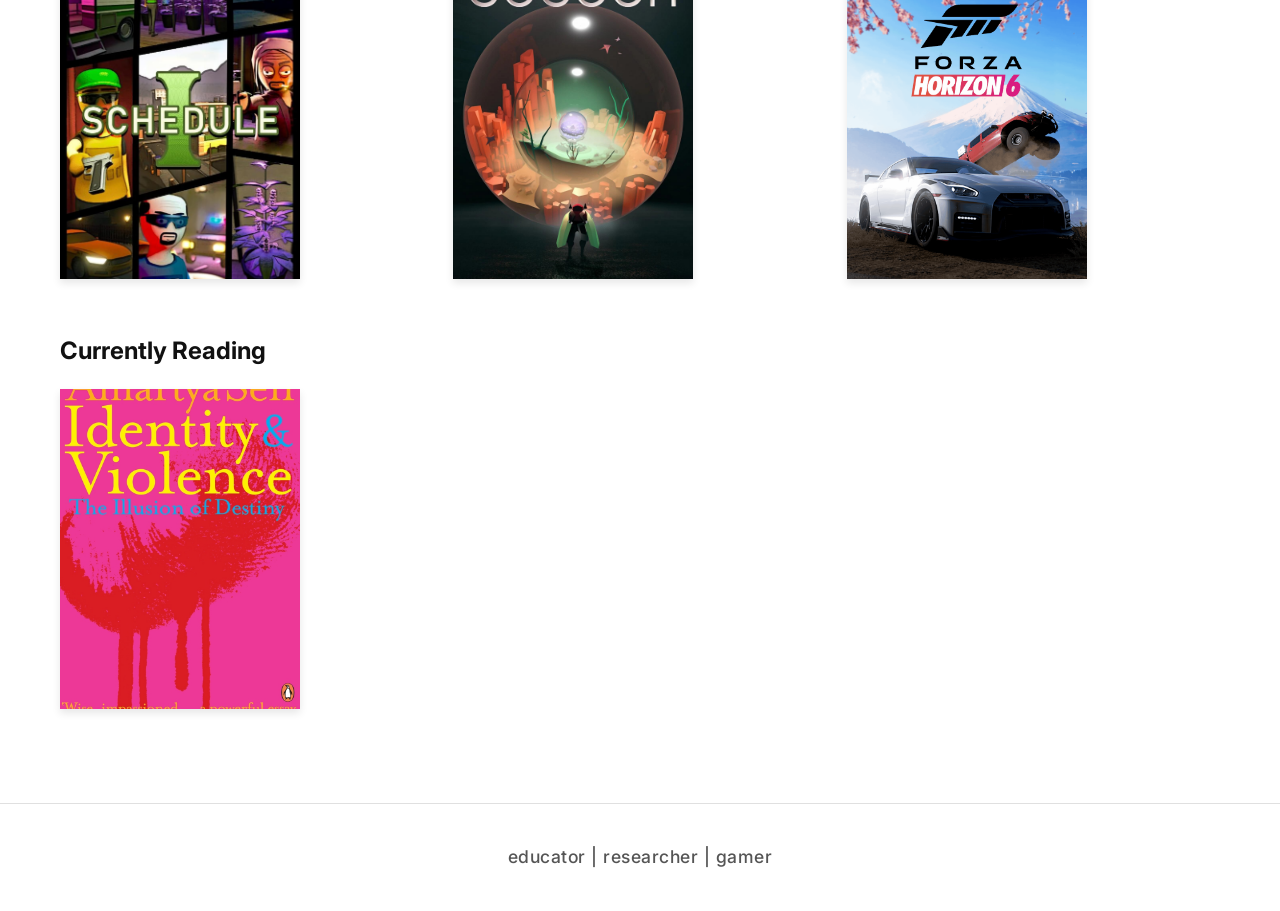
==== commit 9a114f7f: "Changes for New Role" ====
--- a/index.html
+++ b/index.html
@@ -24,7 +24,8 @@
             <a href="about.html" class="nav-link">About</a>
             <a href="activities.html" class="nav-link">Activities</a>
             <a href="projects.html" class="nav-link">Projects</a>
-            <a href="cv.html" class="nav-link">Academic CV</a>
+            <a href="https://docs.google.com/document/d/1rT6n0ILzIjwIK5z0yavcEdb-tZOFC500Auro90Noy_E/edit?usp=drive_link"
+                target="_blank" class="nav-link">Academic CV</a>
         </nav>
     </header>
 
@@ -36,7 +37,7 @@
             <a href="about.html" class="hero-article" style="text-decoration: none; color: inherit; display: flex;">
                 <div class="hero-content">
                     <h1>Hello! I am Robin. 🚀</h1>
-                    <p>I explore the intersection of technology, education, and design through research.</p>
+                    <p>I study educational video games.</p>
                 </div>
                 <div class="hero-image">
                     <img src="Banner_Main.jpg" alt="Banner Image">
@@ -117,7 +118,7 @@
             <div class="currently-playing" style="margin-top: 60px;">
                 <h2>Currently Playing</h2>
                 <div class="games-grid">
-                    <a href="https://playvalorant.com/" target="_blank" class="game-card">
+                    <a href="https://www.scheduleonegame.com/" target="_blank" class="game-card">
                         <img src="Game 1.jpg" alt="Game 1">
                     </a>
                     <a href="https://www.cocoongame.com/" target="_blank" class="game-card">
@@ -132,7 +133,8 @@
             <div class="currently-playing" style="margin-top: 40px;">
                 <h2>Currently Reading</h2>
                 <div class="games-grid">
-                    <a href="https://www.goodreads.com/book/show/7527" target="_blank" class="game-card">
+                    <a href="https://www.goodreads.com/en/book/show/25409.Identity_and_Violence" target="_blank"
+                        class="game-card">
                         <img src="Book 1.jpg" alt="Book 1">
                     </a>
                 </div>
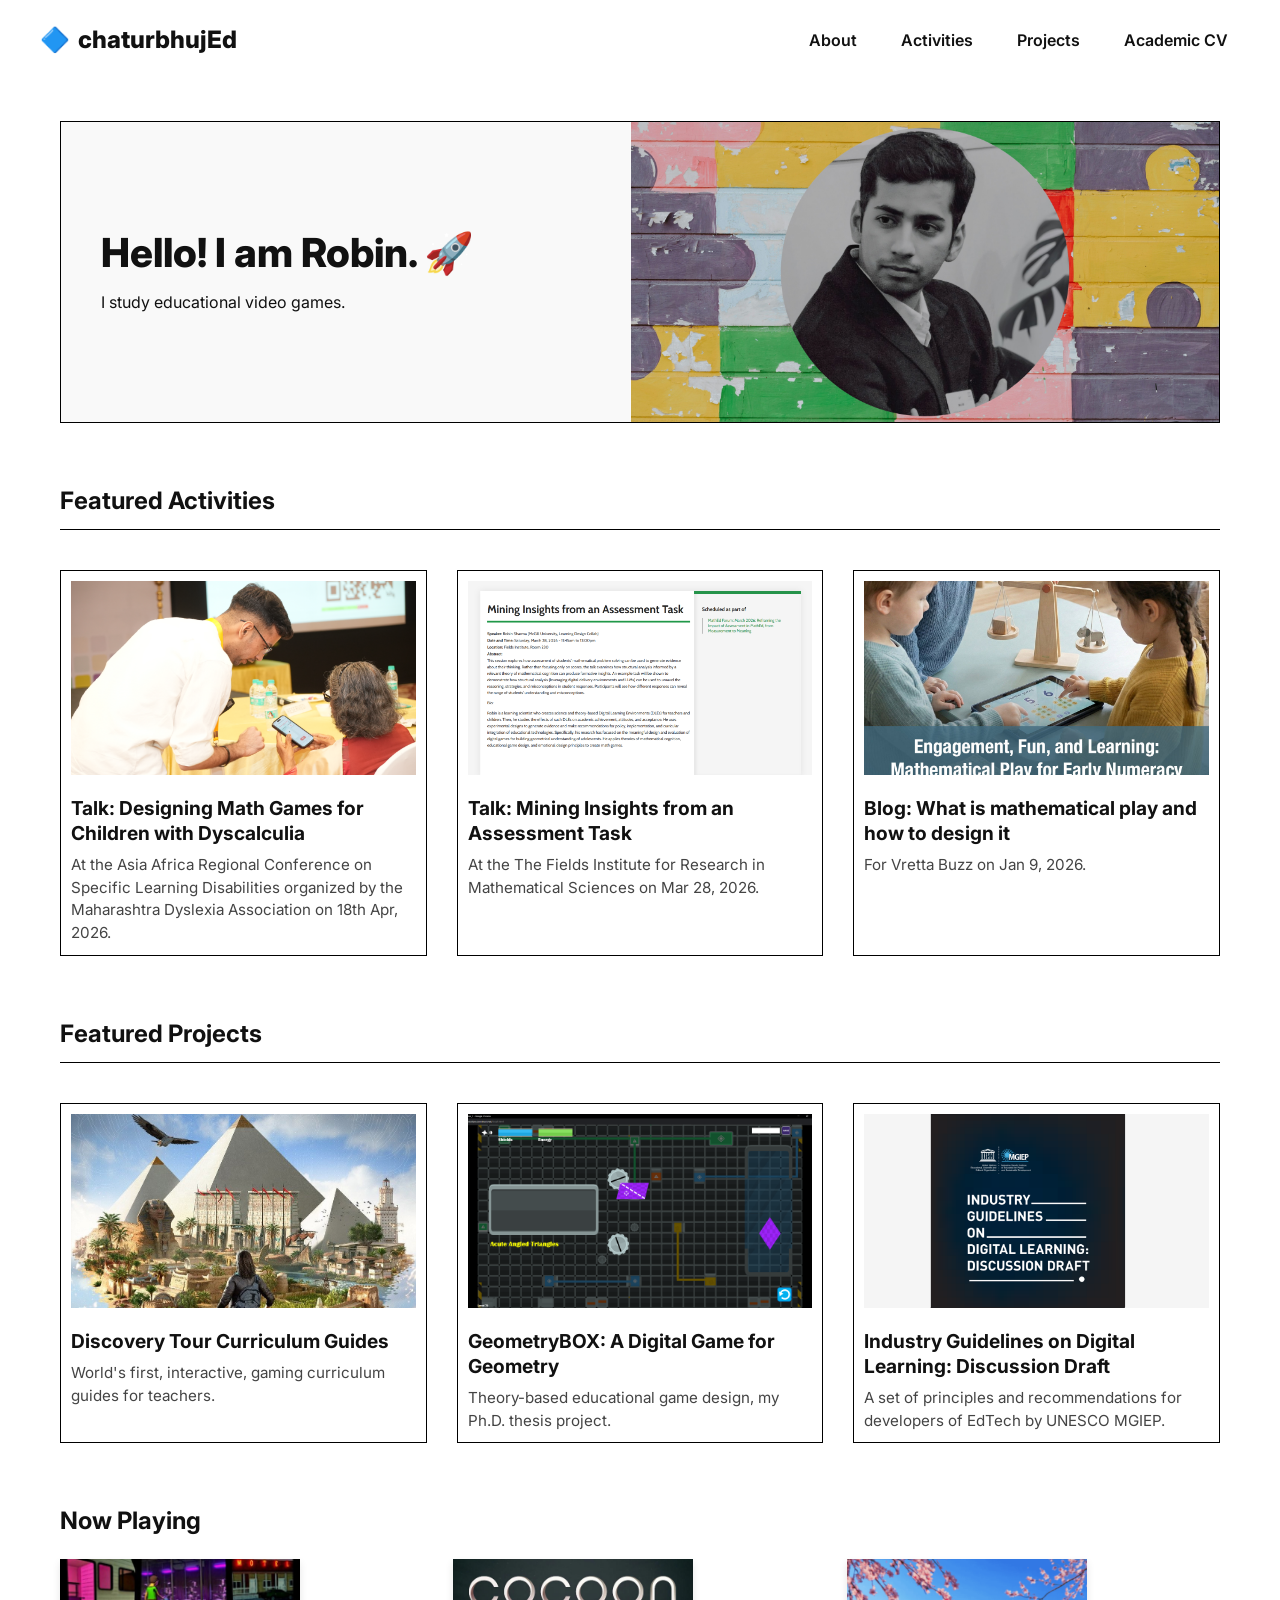
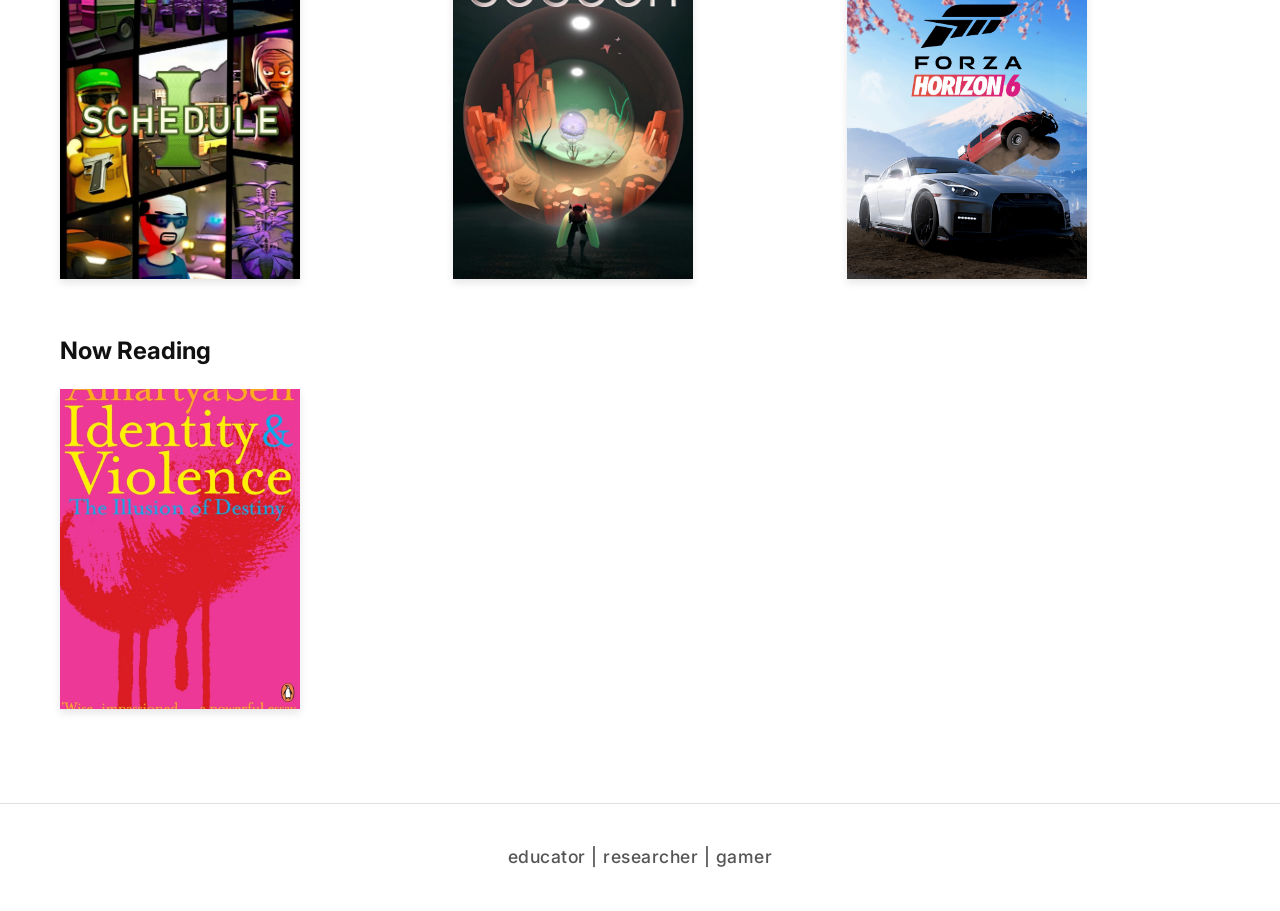
==== commit 18de3275: "about + home" ====
--- a/index.html
+++ b/index.html
@@ -116,7 +116,7 @@
             </div>
 
             <div class="currently-playing" style="margin-top: 60px;">
-                <h2>Currently Playing</h2>
+                <h2>Now Playing</h2>
                 <div class="games-grid">
                     <a href="https://www.scheduleonegame.com/" target="_blank" class="game-card">
                         <img src="Game 1.jpg" alt="Game 1">
@@ -131,7 +131,7 @@
             </div>
 
             <div class="currently-playing" style="margin-top: 40px;">
-                <h2>Currently Reading</h2>
+                <h2>Now Reading</h2>
                 <div class="games-grid">
                     <a href="https://www.goodreads.com/en/book/show/25409.Identity_and_Violence" target="_blank"
                         class="game-card">
